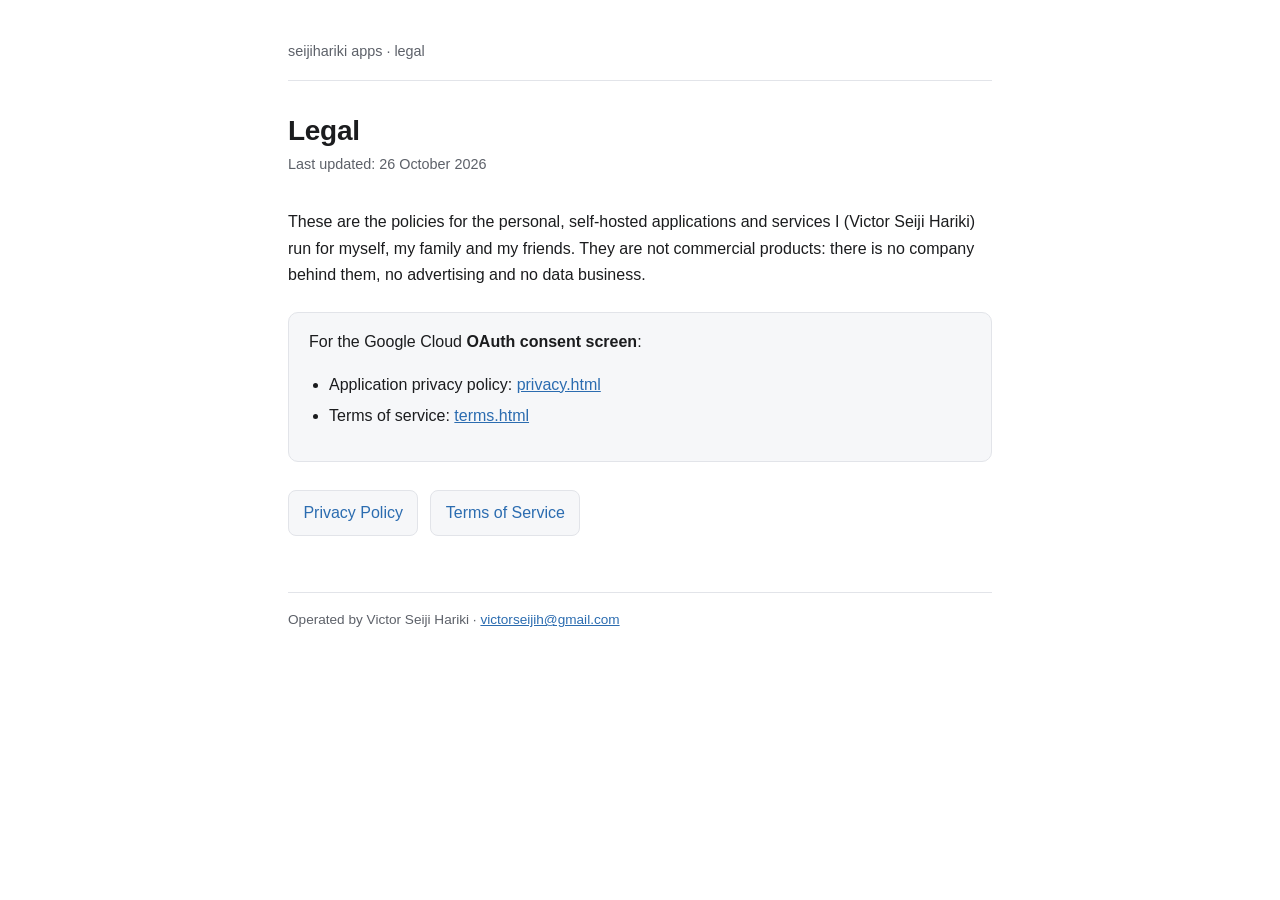
==== index.html @ 3bba5e65 "Add privacy policy and terms of service for personal apps Static GitHub Pages site providing the pri" ====
<!doctype html>
<html lang="en">
<head>
<meta charset="utf-8">
<meta name="viewport" content="width=device-width, initial-scale=1">
<title>Legal — seijihariki apps</title>
<meta name="description" content="Privacy policy and terms of service for the personal apps and services operated by Victor Seiji Hariki.">
<link rel="stylesheet" href="style.css">
</head>
<body>
<header class="site"><a href="./">seijihariki apps · legal</a></header>
<main>
  <h1>Legal</h1>
  <p class="updated">Last updated: 26 October 2026</p>

  <p>These are the policies for the personal, self-hosted applications and services I
  (Victor Seiji Hariki) run for myself, my family and my friends. They are not commercial
  products: there is no company behind them, no advertising and no data business.</p>

  <div class="card">
    <p>For the Google Cloud <strong>OAuth consent screen</strong>:</p>
    <ul>
      <li>Application privacy policy: <a href="privacy.html">privacy.html</a></li>
      <li>Terms of service: <a href="terms.html">terms.html</a></li>
    </ul>
  </div>

  <nav class="docs">
    <a href="privacy.html">Privacy Policy</a>
    <a href="terms.html">Terms of Service</a>
  </nav>
</main>
<footer class="site">
  Operated by Victor Seiji Hariki · <a href="mailto:victorseijih@gmail.com">victorseijih@gmail.com</a>
</footer>
</body>
</html>
---- style.css ----
:root {
  color-scheme: light dark;
  --fg: #1b1c1e;
  --muted: #5d6169;
  --bg: #ffffff;
  --card: #f6f7f9;
  --line: #e2e4e9;
  --accent: #2b6cb0;
}

@media (prefers-color-scheme: dark) {
  :root {
    --fg: #e6e7ea;
    --muted: #a0a4ad;
    --bg: #16181c;
    --card: #1e2126;
    --line: #2c3037;
    --accent: #7cb0e8;
  }
}

* { box-sizing: border-box; }

html { -webkit-text-size-adjust: 100%; }

body {
  margin: 0;
  padding: 2.5rem 1.25rem 4rem;
  background: var(--bg);
  color: var(--fg);
  font: 16px/1.65 -apple-system, BlinkMacSystemFont, "Segoe UI", Roboto, "Helvetica Neue", Arial, sans-serif;
}

main {
  max-width: 44rem;
  margin: 0 auto;
}

header.site {
  max-width: 44rem;
  margin: 0 auto 2rem;
  padding-bottom: 1rem;
  border-bottom: 1px solid var(--line);
  font-size: 0.9rem;
  color: var(--muted);
}

header.site a { color: var(--muted); text-decoration: none; }
header.site a:hover { color: var(--accent); }

h1 {
  font-size: 1.75rem;
  line-height: 1.25;
  margin: 0 0 0.35rem;
  letter-spacing: -0.01em;
}

h2 {
  font-size: 1.1rem;
  margin: 2.25rem 0 0.6rem;
}

h3 { font-size: 1rem; margin: 1.5rem 0 0.4rem; }

p, li { color: var(--fg); }

ul { padding-left: 1.25rem; }
li { margin: 0.3rem 0; }

a { color: var(--accent); }

.updated {
  color: var(--muted);
  font-size: 0.9rem;
  margin: 0 0 2rem;
}

.card {
  background: var(--card);
  border: 1px solid var(--line);
  border-radius: 10px;
  padding: 1rem 1.25rem;
  margin: 1.5rem 0;
}

.card p:first-child { margin-top: 0; }
.card p:last-child { margin-bottom: 0; }

nav.docs {
  display: flex;
  gap: 0.75rem;
  flex-wrap: wrap;
  margin: 1.75rem 0 0;
}

nav.docs a {
  display: inline-block;
  padding: 0.55rem 0.9rem;
  border: 1px solid var(--line);
  border-radius: 8px;
  text-decoration: none;
  background: var(--card);
}

nav.docs a:hover { border-color: var(--accent); }

footer.site {
  max-width: 44rem;
  margin: 3.5rem auto 0;
  padding-top: 1rem;
  border-top: 1px solid var(--line);
  font-size: 0.85rem;
  color: var(--muted);
}

code {
  font-size: 0.9em;
  background: var(--card);
  border: 1px solid var(--line);
  border-radius: 4px;
  padding: 0.1em 0.35em;
}
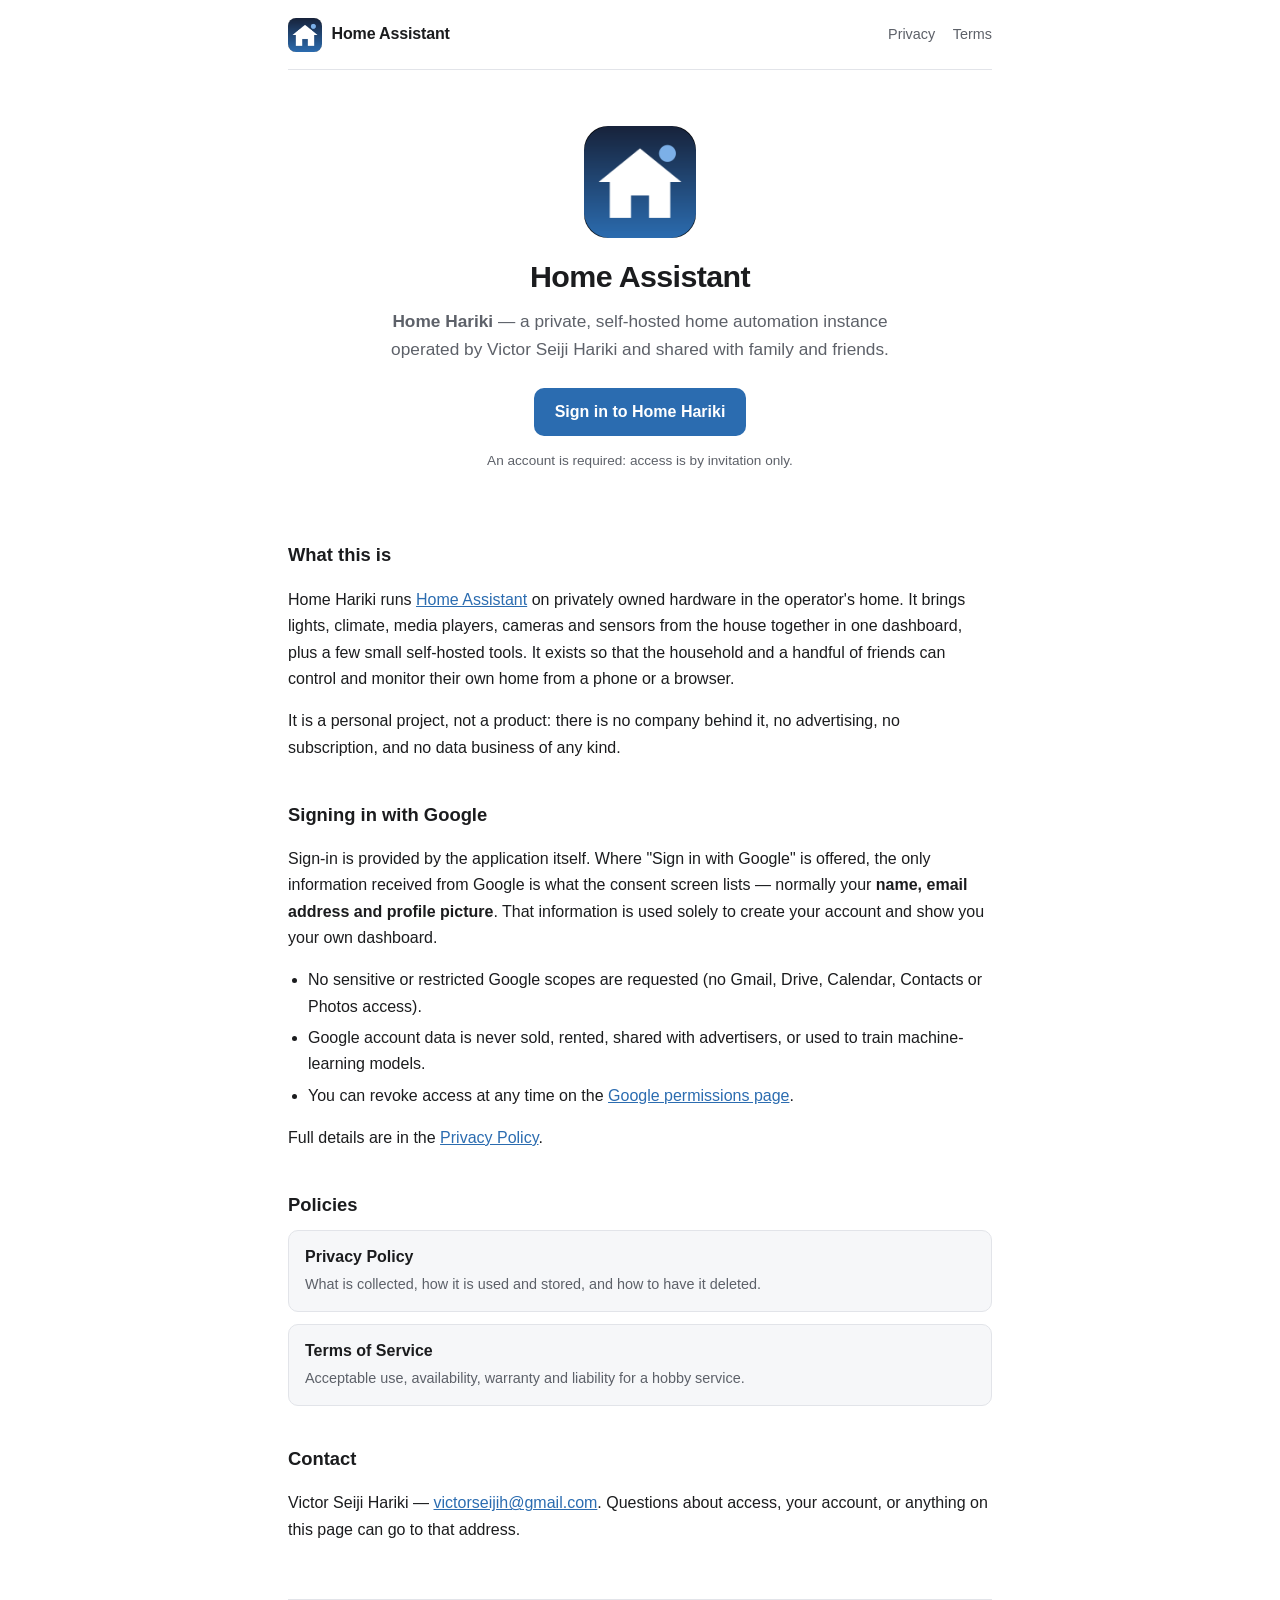
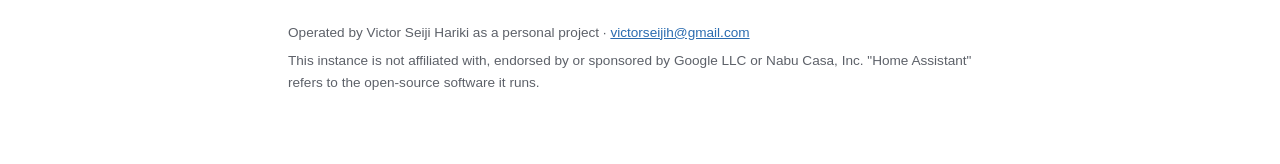
==== commit 77996c2c: "Add branded public home page and logo for the OAuth consent screen Google's branding check fails bec" ====
--- a/index.html
+++ b/index.html
@@ -3,35 +3,85 @@
 <head>
 <meta charset="utf-8">
 <meta name="viewport" content="width=device-width, initial-scale=1">
-<title>Legal — seijihariki apps</title>
-<meta name="description" content="Privacy policy and terms of service for the personal apps and services operated by Victor Seiji Hariki.">
+<title>Home Assistant — Home Hariki</title>
+<meta name="description" content="Home Hariki: a private, self-hosted Home Assistant instance operated by Victor Seiji Hariki for family and friends. Sign-in, privacy policy and terms of service.">
+<meta property="og:site_name" content="Home Assistant">
+<meta property="og:title" content="Home Assistant — Home Hariki">
+<meta property="og:description" content="Private, self-hosted home automation for family and friends.">
+<meta property="og:image" content="logo.png">
+<link rel="icon" href="favicon.png" type="image/png">
+<link rel="apple-touch-icon" href="logo.png">
 <link rel="stylesheet" href="style.css">
 </head>
 <body>
-<header class="site"><a href="./">seijihariki apps · legal</a></header>
+<header class="bar">
+  <a class="brand" href="./">
+    <img src="logo.png" alt="Home Assistant logo" width="34" height="34">
+    <span>Home Assistant</span>
+  </a>
+  <nav class="bar-nav">
+    <a href="privacy.html">Privacy</a>
+    <a href="terms.html">Terms</a>
+  </nav>
+</header>
+
 <main>
-  <h1>Legal</h1>
-  <p class="updated">Last updated: 26 October 2026</p>
+  <section class="hero">
+    <img class="hero-logo" src="logo.png" alt="Home Assistant app logo" width="112" height="112">
+    <h1>Home Assistant</h1>
+    <p class="lede"><strong>Home Hariki</strong> — a private, self-hosted home automation instance
+    operated by Victor Seiji Hariki and shared with family and friends.</p>
+    <p class="cta-row">
+      <a class="btn" href="https://hassio.seijihariki.com/">Sign in to Home Hariki</a>
+    </p>
+    <p class="fine">An account is required: access is by invitation only.</p>
+  </section>
 
-  <p>These are the policies for the personal, self-hosted applications and services I
-  (Victor Seiji Hariki) run for myself, my family and my friends. They are not commercial
-  products: there is no company behind them, no advertising and no data business.</p>
+  <h2>What this is</h2>
+  <p>Home Hariki runs <a href="https://www.home-assistant.io/">Home Assistant</a> on privately
+  owned hardware in the operator's home. It brings lights, climate, media players, cameras and
+  sensors from the house together in one dashboard, plus a few small self-hosted tools. It exists
+  so that the household and a handful of friends can control and monitor their own home from a
+  phone or a browser.</p>
+  <p>It is a personal project, not a product: there is no company behind it, no advertising, no
+  subscription, and no data business of any kind.</p>
 
-  <div class="card">
-    <p>For the Google Cloud <strong>OAuth consent screen</strong>:</p>
-    <ul>
-      <li>Application privacy policy: <a href="privacy.html">privacy.html</a></li>
-      <li>Terms of service: <a href="terms.html">terms.html</a></li>
-    </ul>
+  <h2>Signing in with Google</h2>
+  <p>Sign-in is provided by the application itself. Where "Sign in with Google" is offered, the
+  only information received from Google is what the consent screen lists — normally your
+  <strong>name, email address and profile picture</strong>. That information is used solely to
+  create your account and show you your own dashboard.</p>
+  <ul>
+    <li>No sensitive or restricted Google scopes are requested (no Gmail, Drive, Calendar,
+    Contacts or Photos access).</li>
+    <li>Google account data is never sold, rented, shared with advertisers, or used to train
+    machine-learning models.</li>
+    <li>You can revoke access at any time on the
+    <a href="https://myaccount.google.com/permissions">Google permissions page</a>.</li>
+  </ul>
+  <p>Full details are in the <a href="privacy.html">Privacy Policy</a>.</p>
+
+  <h2>Policies</h2>
+  <div class="doc-links">
+    <a href="privacy.html">
+      <strong>Privacy Policy</strong>
+      <span>What is collected, how it is used and stored, and how to have it deleted.</span>
+    </a>
+    <a href="terms.html">
+      <strong>Terms of Service</strong>
+      <span>Acceptable use, availability, warranty and liability for a hobby service.</span>
+    </a>
   </div>
 
-  <nav class="docs">
-    <a href="privacy.html">Privacy Policy</a>
-    <a href="terms.html">Terms of Service</a>
-  </nav>
+  <h2>Contact</h2>
+  <p>Victor Seiji Hariki — <a href="mailto:victorseijih@gmail.com">victorseijih@gmail.com</a>.
+  Questions about access, your account, or anything on this page can go to that address.</p>
 </main>
+
 <footer class="site">
-  Operated by Victor Seiji Hariki · <a href="mailto:victorseijih@gmail.com">victorseijih@gmail.com</a>
+  <p>Operated by Victor Seiji Hariki as a personal project · <a href="mailto:victorseijih@gmail.com">victorseijih@gmail.com</a></p>
+  <p class="fine">This instance is not affiliated with, endorsed by or sponsored by Google LLC or
+  Nabu Casa, Inc. "Home Assistant" refers to the open-source software it runs.</p>
 </footer>
 </body>
 </html>
--- a/style.css
+++ b/style.css
@@ -6,6 +6,8 @@
   --card: #f6f7f9;
   --line: #e2e4e9;
   --accent: #2b6cb0;
+  --btn-fg: #ffffff;
+  --btn-bg: #2b6cb0;
 }
 
 @media (prefers-color-scheme: dark) {
@@ -16,6 +18,8 @@
     --card: #1e2126;
     --line: #2c3037;
     --accent: #7cb0e8;
+    --btn-fg: #0d1117;
+    --btn-bg: #7cb0e8;
   }
 }
 
@@ -25,7 +29,7 @@
 
 body {
   margin: 0;
-  padding: 2.5rem 1.25rem 4rem;
+  padding: 0 1.25rem 4rem;
   background: var(--bg);
   color: var(--fg);
   font: 16px/1.65 -apple-system, BlinkMacSystemFont, "Segoe UI", Roboto, "Helvetica Neue", Arial, sans-serif;
@@ -36,33 +40,95 @@
   margin: 0 auto;
 }
 
-header.site {
+/* ---- top bar ---------------------------------------------------------- */
+
+.bar {
   max-width: 44rem;
   margin: 0 auto 2rem;
-  padding-bottom: 1rem;
+  padding: 1.1rem 0;
   border-bottom: 1px solid var(--line);
+  display: flex;
+  align-items: center;
+  justify-content: space-between;
+  gap: 1rem;
+  flex-wrap: wrap;
+}
+
+.brand {
+  display: inline-flex;
+  align-items: center;
+  gap: 0.6rem;
+  text-decoration: none;
+  color: var(--fg);
+  font-weight: 600;
+  letter-spacing: -0.01em;
+}
+
+.brand img { border-radius: 8px; display: block; }
+
+.bar-nav {
+  display: flex;
+  gap: 1.1rem;
   font-size: 0.9rem;
+}
+
+.bar-nav a { color: var(--muted); text-decoration: none; }
+.bar-nav a:hover { color: var(--accent); }
+
+/* ---- hero ------------------------------------------------------------- */
+
+.hero {
+  text-align: center;
+  padding: 1.5rem 0 1rem;
+}
+
+.hero-logo {
+  display: block;
+  margin: 0 auto 1.25rem;
+  border-radius: 24px;
+}
+
+.lede {
+  font-size: 1.08rem;
+  color: var(--muted);
+  max-width: 34rem;
+  margin: 0.75rem auto 1.5rem;
+}
+
+.cta-row { margin: 0 0 0.6rem; }
+
+.btn {
+  display: inline-block;
+  background: var(--btn-bg);
+  color: var(--btn-fg);
+  text-decoration: none;
+  font-weight: 600;
+  padding: 0.7rem 1.3rem;
+  border-radius: 10px;
+}
+
+.btn:hover { filter: brightness(1.08); }
+
+.fine {
+  font-size: 0.85rem;
   color: var(--muted);
 }
 
-header.site a { color: var(--muted); text-decoration: none; }
-header.site a:hover { color: var(--accent); }
+/* ---- content ---------------------------------------------------------- */
 
 h1 {
-  font-size: 1.75rem;
-  line-height: 1.25;
+  font-size: 1.9rem;
+  line-height: 1.2;
   margin: 0 0 0.35rem;
-  letter-spacing: -0.01em;
+  letter-spacing: -0.02em;
 }
 
 h2 {
-  font-size: 1.1rem;
-  margin: 2.25rem 0 0.6rem;
+  font-size: 1.15rem;
+  margin: 2.4rem 0 0.6rem;
 }
 
 h3 { font-size: 1rem; margin: 1.5rem 0 0.4rem; }
-
-p, li { color: var(--fg); }
 
 ul { padding-left: 1.25rem; }
 li { margin: 0.3rem 0; }
@@ -86,23 +152,26 @@
 .card p:first-child { margin-top: 0; }
 .card p:last-child { margin-bottom: 0; }
 
-nav.docs {
-  display: flex;
+.doc-links {
+  display: grid;
   gap: 0.75rem;
-  flex-wrap: wrap;
-  margin: 1.75rem 0 0;
 }
 
-nav.docs a {
-  display: inline-block;
-  padding: 0.55rem 0.9rem;
+.doc-links a {
+  display: block;
   border: 1px solid var(--line);
-  border-radius: 8px;
+  border-radius: 10px;
+  background: var(--card);
+  padding: 0.85rem 1rem;
   text-decoration: none;
-  background: var(--card);
+  color: var(--fg);
 }
 
-nav.docs a:hover { border-color: var(--accent); }
+.doc-links a:hover { border-color: var(--accent); }
+.doc-links a strong { display: block; }
+.doc-links a span { color: var(--muted); font-size: 0.9rem; }
+
+/* ---- footer ----------------------------------------------------------- */
 
 footer.site {
   max-width: 44rem;
@@ -113,6 +182,8 @@
   color: var(--muted);
 }
 
+footer.site p { margin: 0.35rem 0; }
+
 code {
   font-size: 0.9em;
   background: var(--card);
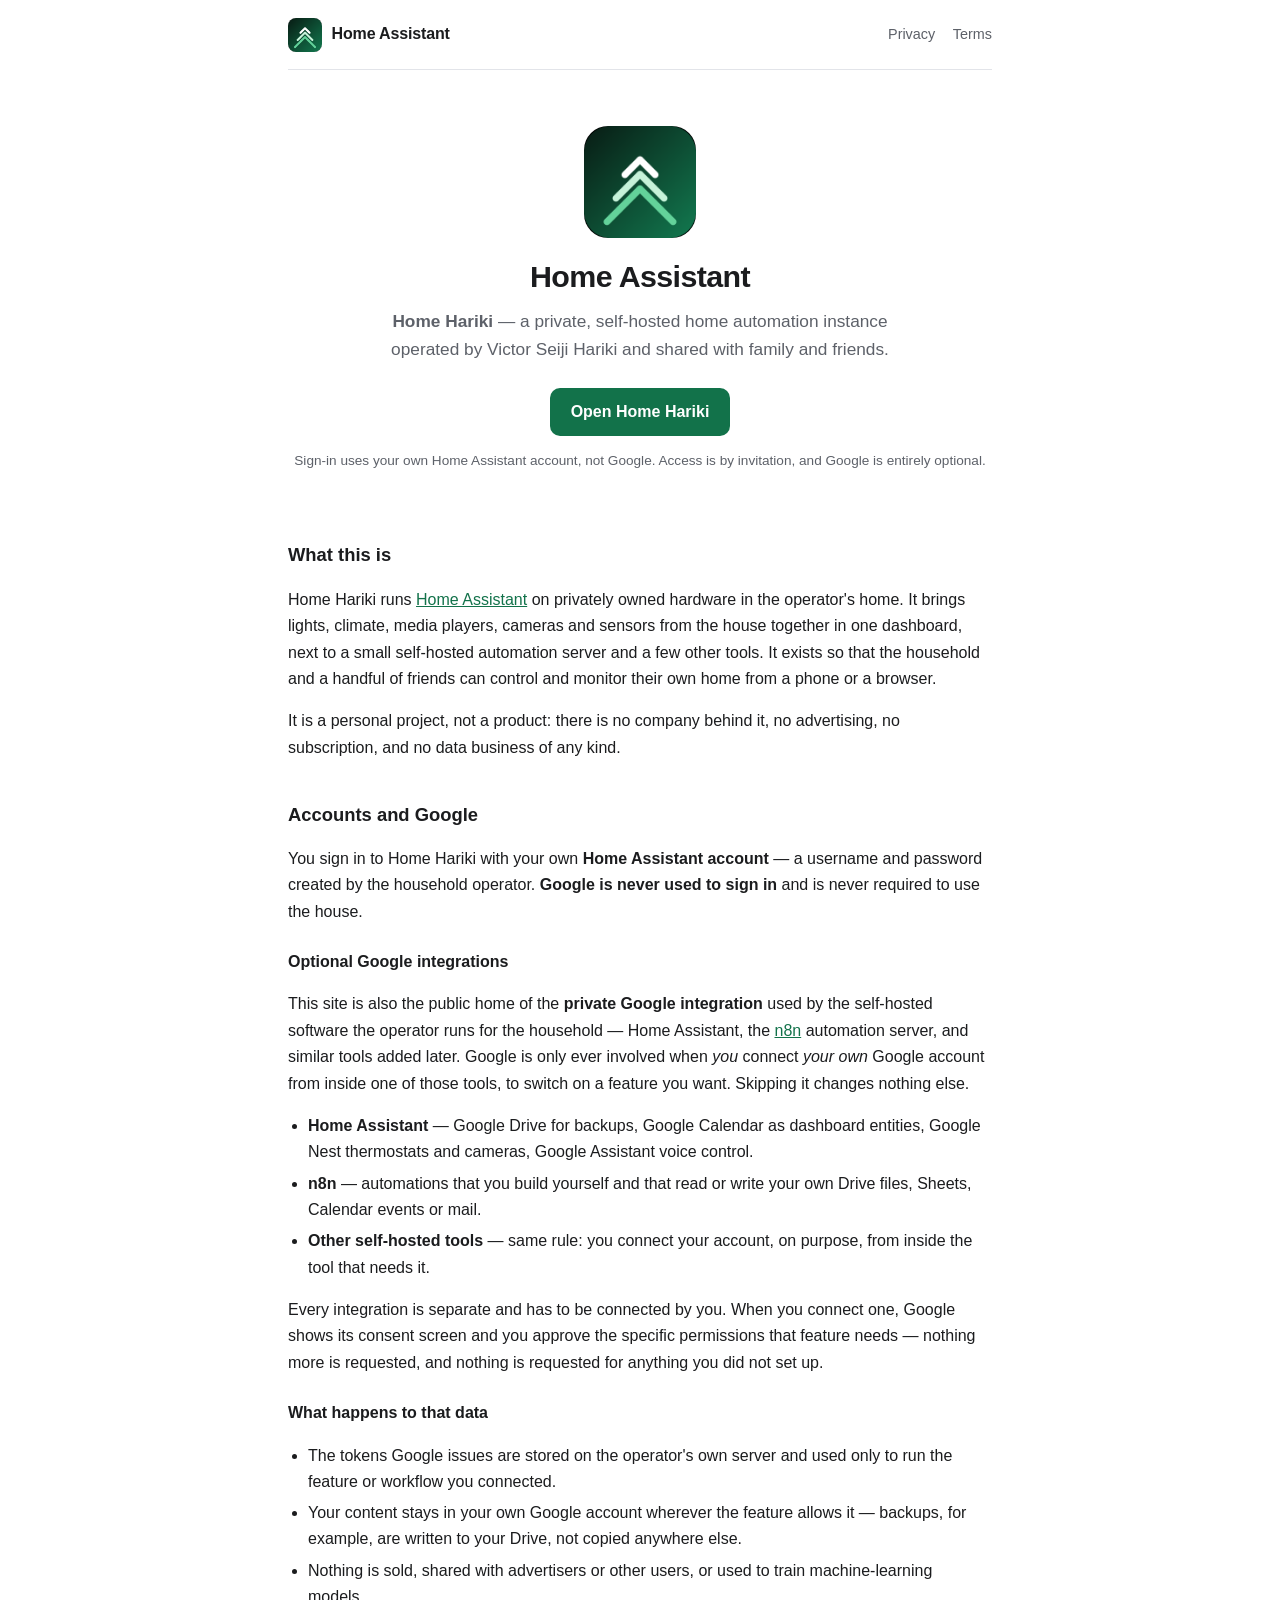
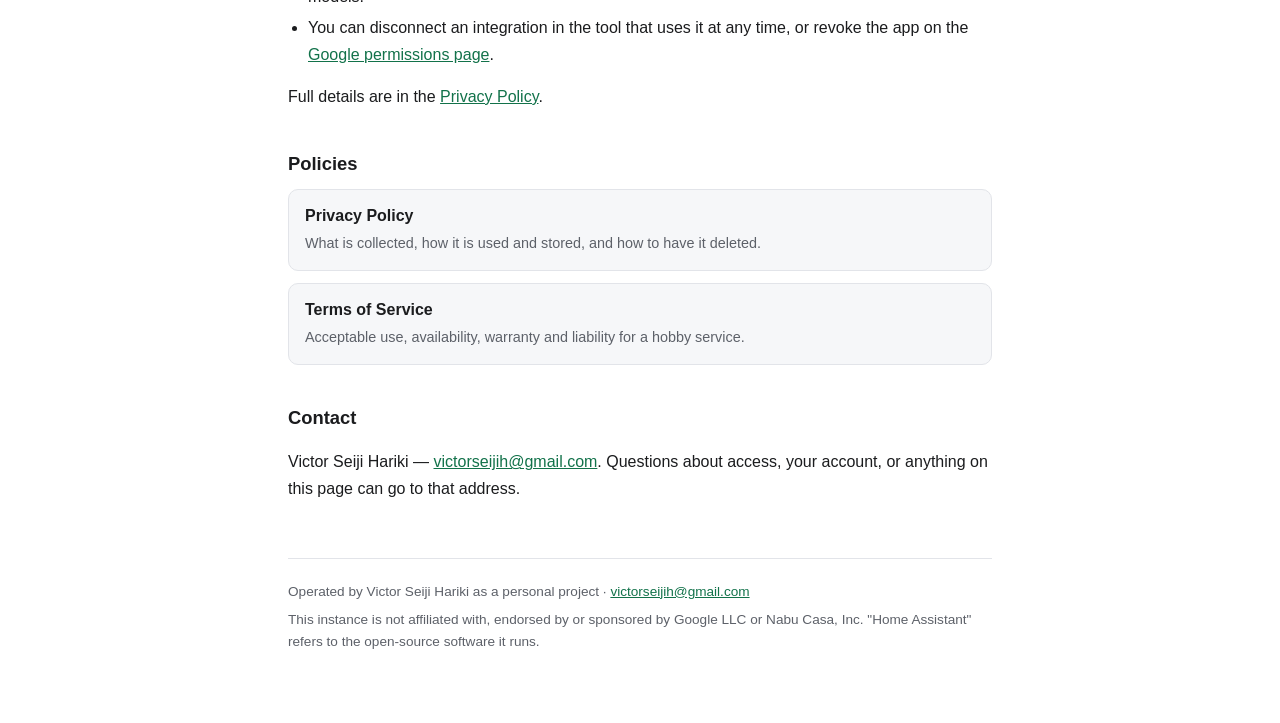
==== commit 2daf2b91: "Copy: Google is never used to sign in; it is an opt-in per-feature integration The OAuth app backs o" ====
--- a/index.html
+++ b/index.html
@@ -32,32 +32,54 @@
     <p class="lede"><strong>Home Hariki</strong> — a private, self-hosted home automation instance
     operated by Victor Seiji Hariki and shared with family and friends.</p>
     <p class="cta-row">
-      <a class="btn" href="https://hassio.seijihariki.com/">Sign in to Home Hariki</a>
+      <a class="btn" href="https://hassio.seijihariki.com/">Open Home Hariki</a>
     </p>
-    <p class="fine">An account is required: access is by invitation only.</p>
+    <p class="fine">Sign-in uses your own Home Assistant account, not Google. Access is by
+    invitation, and Google is entirely optional.</p>
   </section>
 
   <h2>What this is</h2>
   <p>Home Hariki runs <a href="https://www.home-assistant.io/">Home Assistant</a> on privately
   owned hardware in the operator's home. It brings lights, climate, media players, cameras and
-  sensors from the house together in one dashboard, plus a few small self-hosted tools. It exists
-  so that the household and a handful of friends can control and monitor their own home from a
-  phone or a browser.</p>
+  sensors from the house together in one dashboard, next to a small self-hosted automation server
+  and a few other tools. It exists so that the household and a handful of friends can control and
+  monitor their own home from a phone or a browser.</p>
   <p>It is a personal project, not a product: there is no company behind it, no advertising, no
   subscription, and no data business of any kind.</p>
 
-  <h2>Signing in with Google</h2>
-  <p>Sign-in is provided by the application itself. Where "Sign in with Google" is offered, the
-  only information received from Google is what the consent screen lists — normally your
-  <strong>name, email address and profile picture</strong>. That information is used solely to
-  create your account and show you your own dashboard.</p>
+  <h2>Accounts and Google</h2>
+  <p>You sign in to Home Hariki with your own <strong>Home Assistant account</strong> — a username
+  and password created by the household operator. <strong>Google is never used to sign in</strong>
+  and is never required to use the house.</p>
+
+  <h3>Optional Google integrations</h3>
+  <p>This site is also the public home of the <strong>private Google integration</strong> used by
+  the self-hosted software the operator runs for the household — Home Assistant, the
+  <a href="https://n8n.io/">n8n</a> automation server, and similar tools added later. Google is
+  only ever involved when <em>you</em> connect <em>your own</em> Google account from inside one of
+  those tools, to switch on a feature you want. Skipping it changes nothing else.</p>
   <ul>
-    <li>No sensitive or restricted Google scopes are requested (no Gmail, Drive, Calendar,
-    Contacts or Photos access).</li>
-    <li>Google account data is never sold, rented, shared with advertisers, or used to train
-    machine-learning models.</li>
-    <li>You can revoke access at any time on the
-    <a href="https://myaccount.google.com/permissions">Google permissions page</a>.</li>
+    <li><strong>Home Assistant</strong> — Google Drive for backups, Google Calendar as dashboard
+    entities, Google Nest thermostats and cameras, Google Assistant voice control.</li>
+    <li><strong>n8n</strong> — automations that you build yourself and that read or write your own
+    Drive files, Sheets, Calendar events or mail.</li>
+    <li><strong>Other self-hosted tools</strong> — same rule: you connect your account, on purpose,
+    from inside the tool that needs it.</li>
+  </ul>
+  <p>Every integration is separate and has to be connected by you. When you connect one, Google
+  shows its consent screen and you approve the specific permissions that feature needs — nothing
+  more is requested, and nothing is requested for anything you did not set up.</p>
+
+  <h3>What happens to that data</h3>
+  <ul>
+    <li>The tokens Google issues are stored on the operator's own server and used only to run the
+    feature or workflow you connected.</li>
+    <li>Your content stays in your own Google account wherever the feature allows it — backups,
+    for example, are written to your Drive, not copied anywhere else.</li>
+    <li>Nothing is sold, shared with advertisers or other users, or used to train machine-learning
+    models.</li>
+    <li>You can disconnect an integration in the tool that uses it at any time, or revoke the app
+    on the <a href="https://myaccount.google.com/permissions">Google permissions page</a>.</li>
   </ul>
   <p>Full details are in the <a href="privacy.html">Privacy Policy</a>.</p>
 
--- a/style.css
+++ b/style.css
@@ -5,9 +5,9 @@
   --bg: #ffffff;
   --card: #f6f7f9;
   --line: #e2e4e9;
-  --accent: #2b6cb0;
+  --accent: #12724a;
   --btn-fg: #ffffff;
-  --btn-bg: #2b6cb0;
+  --btn-bg: #12724a;
 }
 
 @media (prefers-color-scheme: dark) {
@@ -17,9 +17,9 @@
     --bg: #16181c;
     --card: #1e2126;
     --line: #2c3037;
-    --accent: #7cb0e8;
-    --btn-fg: #0d1117;
-    --btn-bg: #7cb0e8;
+    --accent: #6fd7a2;
+    --btn-fg: #06231a;
+    --btn-bg: #6fd7a2;
   }
 }
 
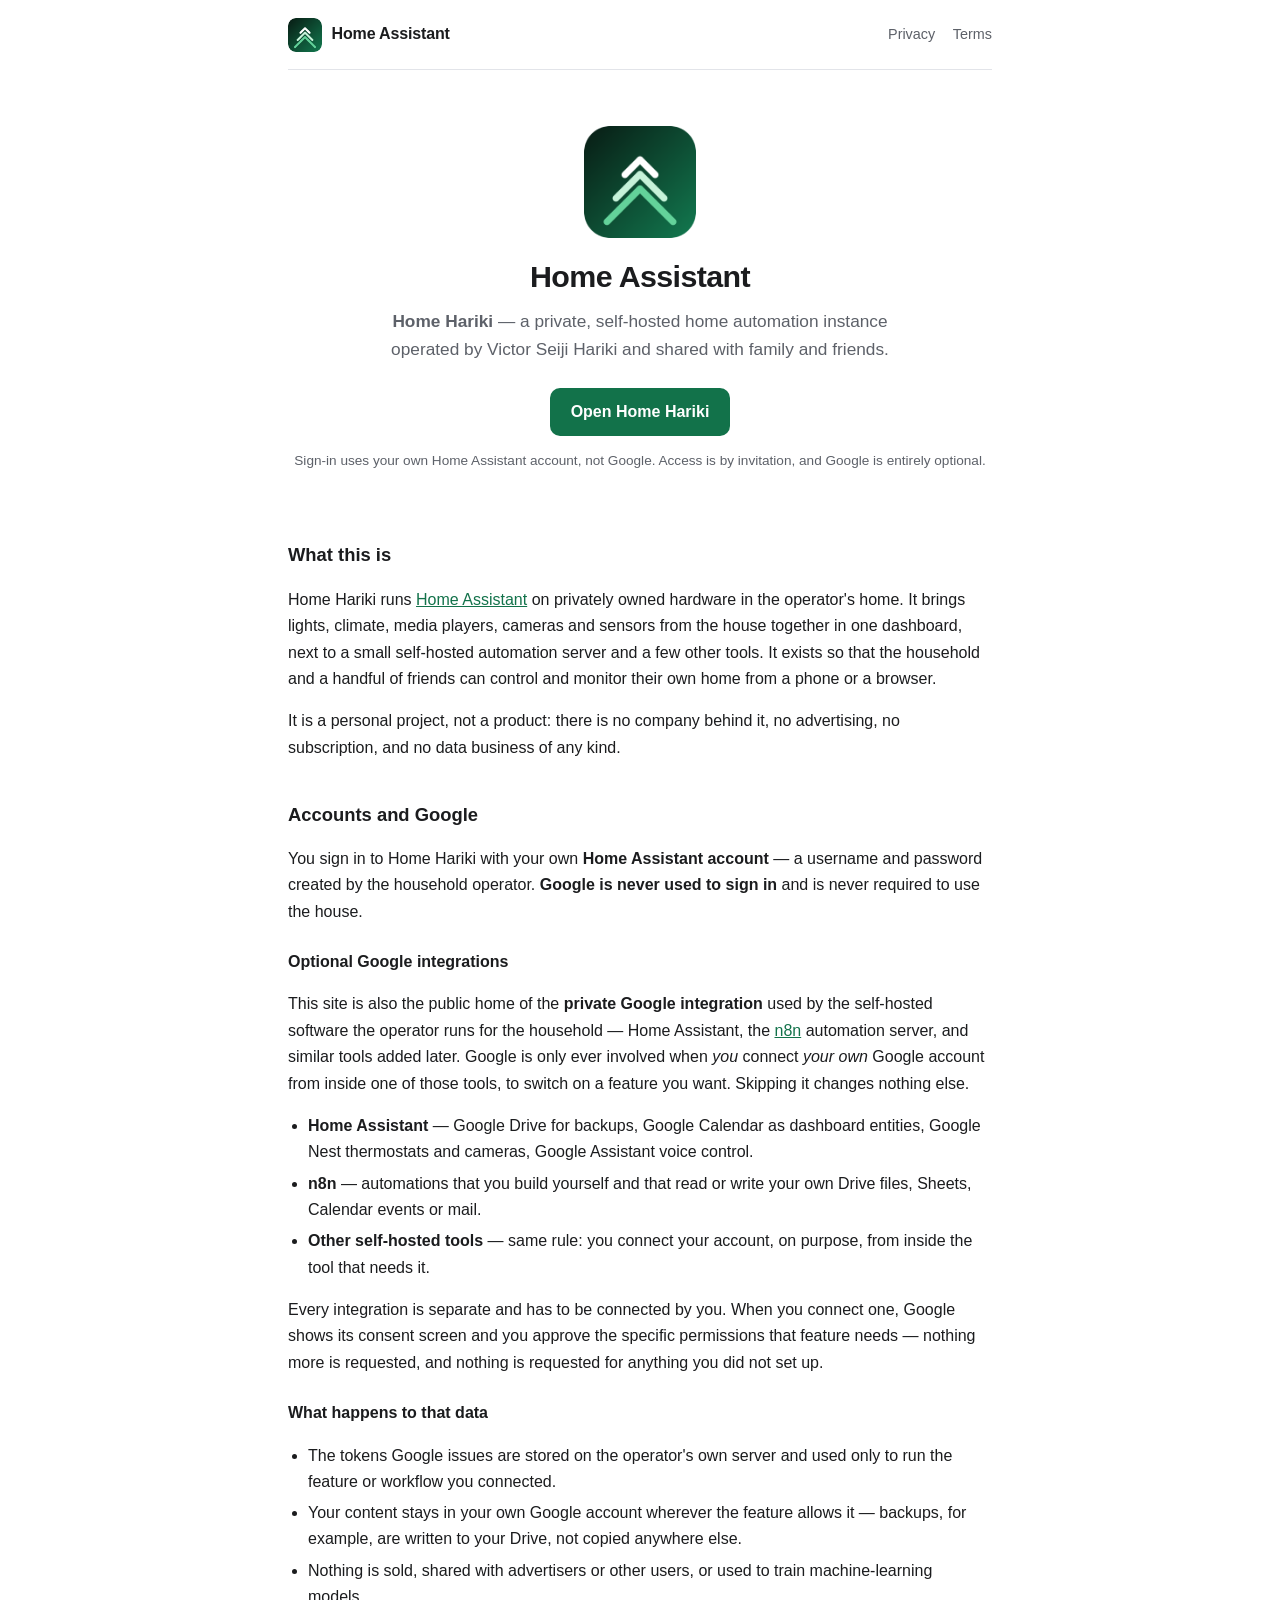
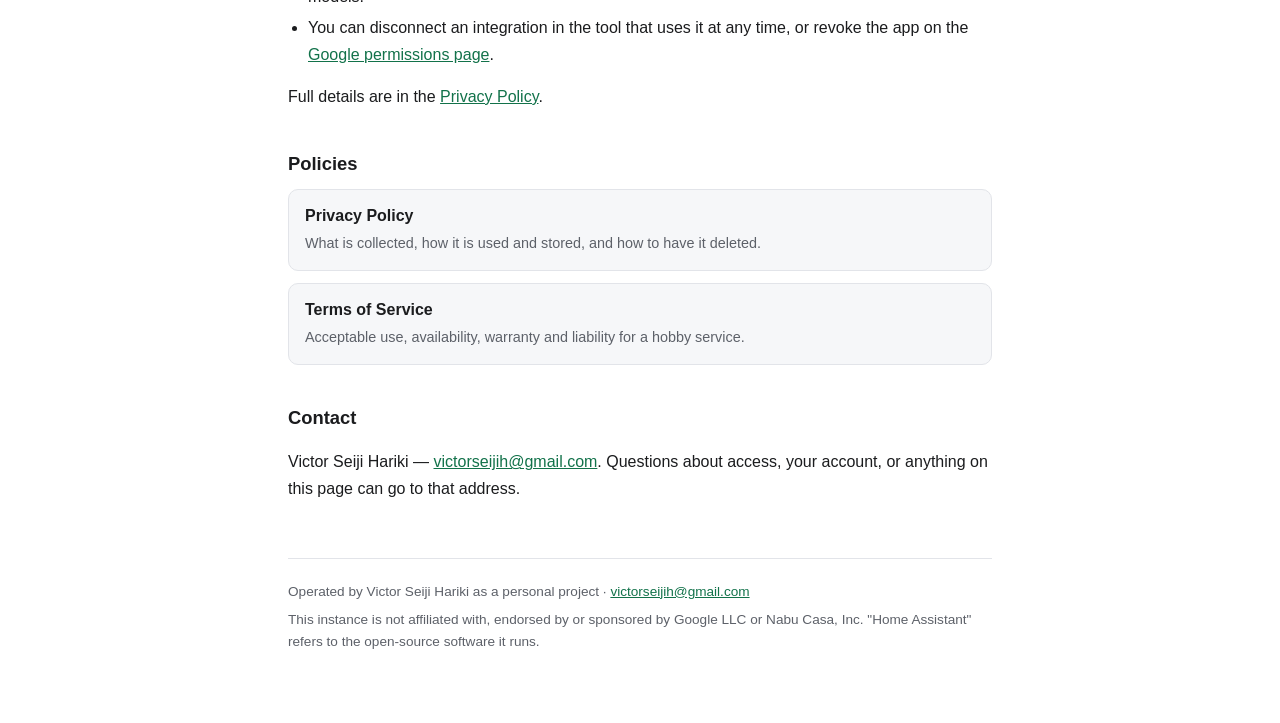
==== commit 77e0630d: "Logo: transparent corners (RGBA) + opaque variant for the consent screen The PNGs were truecolor wit" ====
--- a/index.html
+++ b/index.html
@@ -8,15 +8,15 @@
 <meta property="og:site_name" content="Home Assistant">
 <meta property="og:title" content="Home Assistant — Home Hariki">
 <meta property="og:description" content="Private, self-hosted home automation for family and friends.">
-<meta property="og:image" content="logo.png">
-<link rel="icon" href="favicon.png" type="image/png">
-<link rel="apple-touch-icon" href="logo.png">
-<link rel="stylesheet" href="style.css">
+<meta property="og:image" content="logo.png?v=3">
+<link rel="icon" href="favicon.png?v=3" type="image/png">
+<link rel="apple-touch-icon" href="logo.png?v=3">
+<link rel="stylesheet" href="style.css?v=3">
 </head>
 <body>
 <header class="bar">
   <a class="brand" href="./">
-    <img src="logo.png" alt="Home Assistant logo" width="34" height="34">
+    <img src="logo.png?v=3" alt="Home Assistant logo" width="34" height="34">
     <span>Home Assistant</span>
   </a>
   <nav class="bar-nav">
@@ -27,7 +27,7 @@
 
 <main>
   <section class="hero">
-    <img class="hero-logo" src="logo.png" alt="Home Assistant app logo" width="112" height="112">
+    <img class="hero-logo" src="logo.png?v=3" alt="Home Assistant app logo" width="112" height="112">
     <h1>Home Assistant</h1>
     <p class="lede"><strong>Home Hariki</strong> — a private, self-hosted home automation instance
     operated by Victor Seiji Hariki and shared with family and friends.</p>
